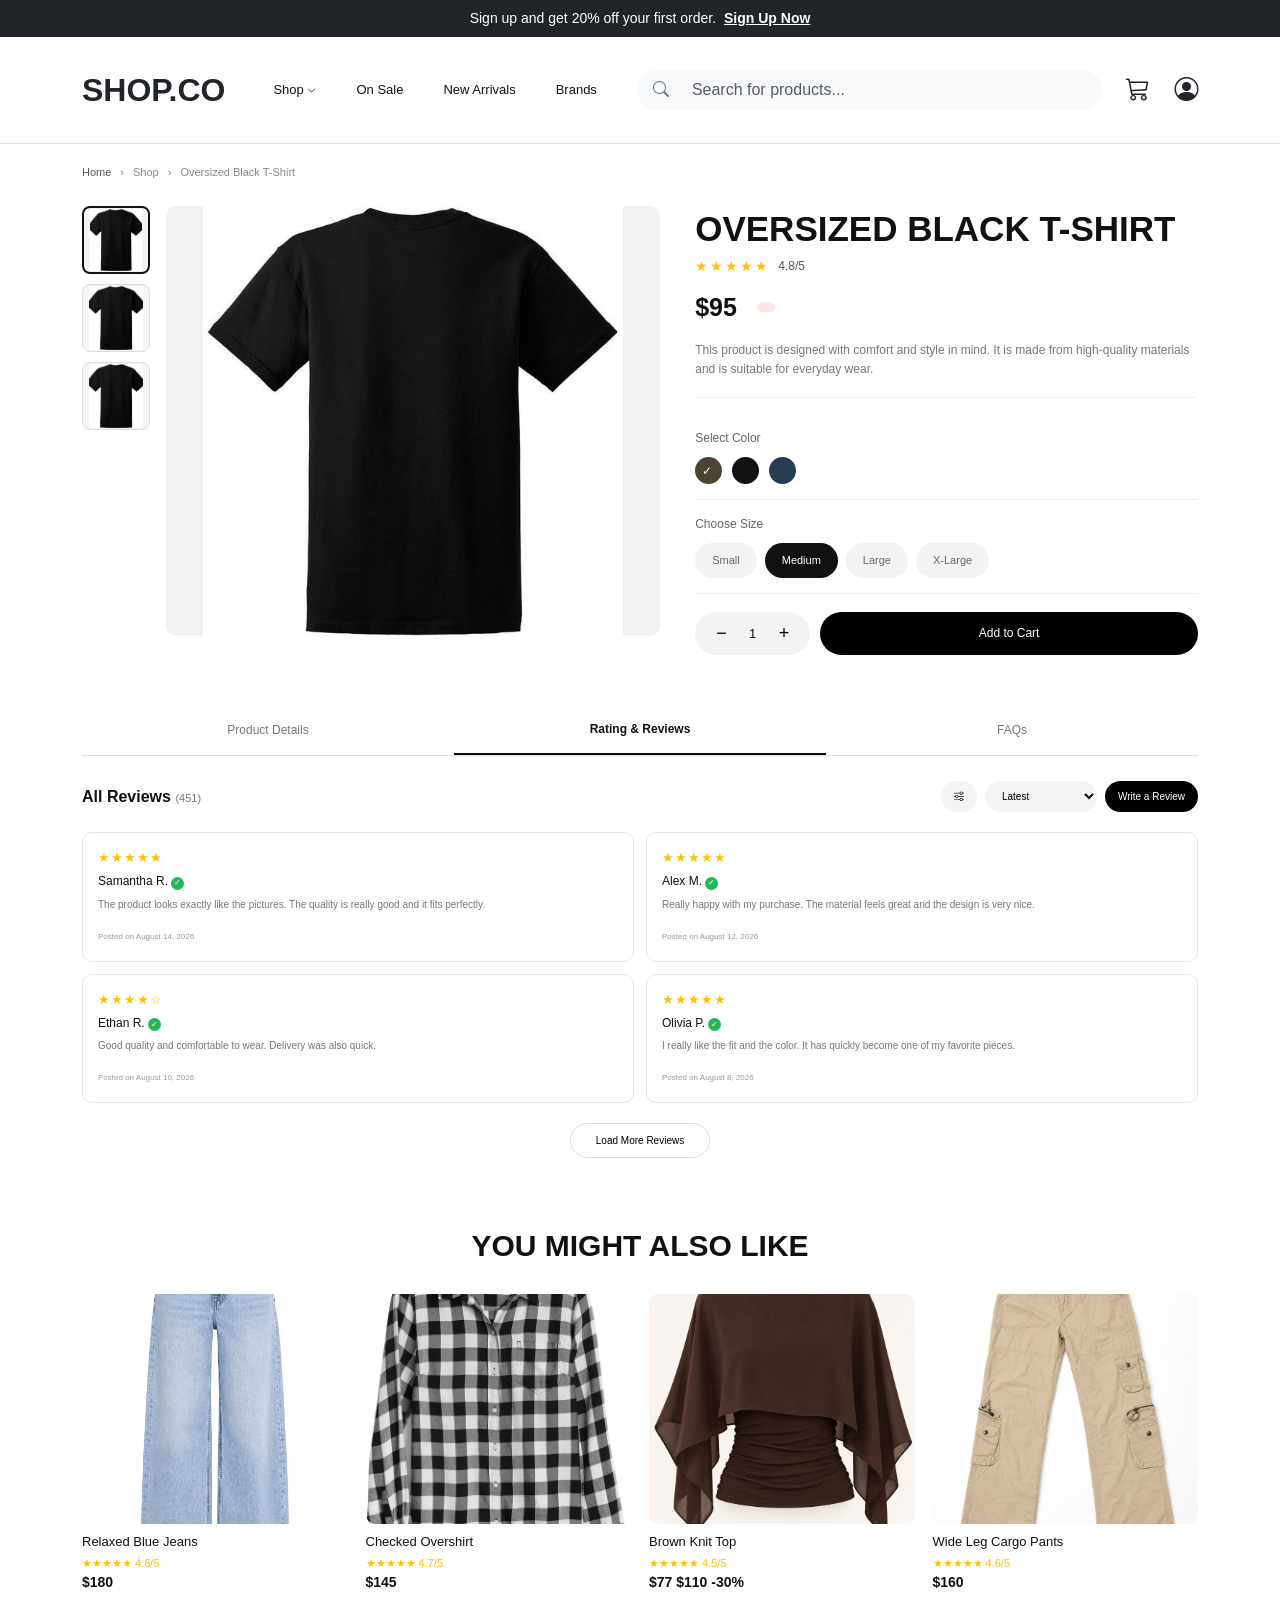
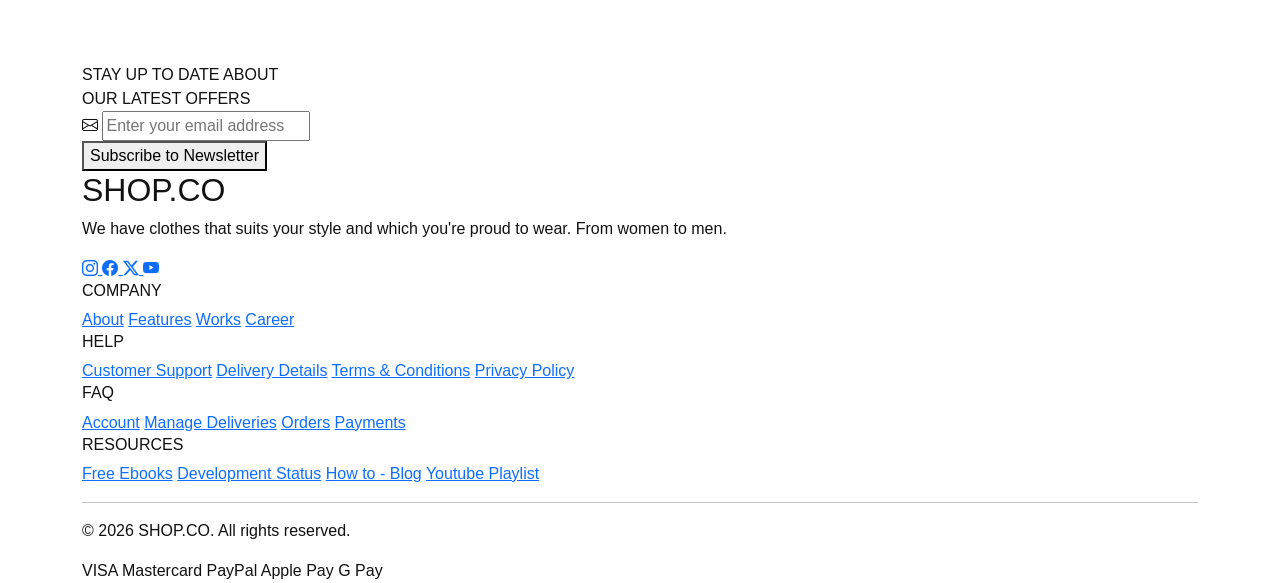
==== product.html @ c3063d04 "Initial commit - E-commerce website" ====
<!DOCTYPE html>
<html lang="en">
<head>
    <meta charset="UTF-8">
    <meta name="viewport" content="width=device-width, initial-scale=1.0">
    <title>Product Details | SHOP.CO</title>
    <link rel="stylesheet" href="dist/css/bootstrap.min.css">
    <link rel="stylesheet" href="https://cdn.jsdelivr.net/npm/bootstrap-icons@1.11.3/font/bootstrap-icons.min.css">
    <link rel="stylesheet" href="product.css">
</head>
<body>

    <div id="site-header"></div>

    <main>
        <div class="container">
            <div class="breadcrumb">
                <a href="index.html">Home</a>
                <span>›</span>
                <span>Shop</span>
                <span>›</span>
                <span id="breadcrumbProduct">Product</span>
            </div>

            <section class="product-section">
                <div class="product-gallery">
                    <div class="thumbnail-list" id="thumbnailList"></div>
                    <div class="main-image">
                        <img id="mainProductImage" src="" alt="Product">
                    </div>
                </div>

                <div class="product-info">
                    <h1 id="productName">Product Name</h1>
                    <div class="product-rating">
                        <div id="productStars">★★★★★</div>
                        <span id="productRating">4.8/5</span>
                    </div>
                    <div class="product-price">
                        <span id="productPrice">$95</span>
                        <span id="oldPrice" class="old-price"></span>
                        <span id="discount" class="discount"></span>
                    </div>
                    <p class="product-description">
                        This product is designed with comfort and style in mind. It is made from high-quality materials and is suitable for everyday wear.
                    </p>
                    <div class="option-group">
                        <p class="option-title">Select Color</p>
                        <div class="colors">
                            <button class="color selected" data-color="brown" style="background-color: #4b4434;"></button>
                            <button class="color" data-color="black" style="background-color: #111;"></button>
                            <button class="color" data-color="blue" style="background-color: #283b50;"></button>
                        </div>
                    </div>
                    <div class="option-group">
                        <p class="option-title">Choose Size</p>
                        <div class="sizes">
                            <button class="size">Small</button>
                            <button class="size selected">Medium</button>
                            <button class="size">Large</button>
                            <button class="size">X-Large</button>
                        </div>
                    </div>
                    <div class="buy-row">
                        <div class="quantity">
                            <button id="minus">−</button>
                            <span id="quantity">1</span>
                            <button id="plus">+</button>
                        </div>
                        <button class="add-cart" id="addCart">Add to Cart</button>
                    </div>
                </div>
            </section>

            <section class="details-section">
                <div class="tabs">
                    <button class="tab" data-tab="details">Product Details</button>
                    <button class="tab active" data-tab="reviews">Rating & Reviews</button>
                    <button class="tab" data-tab="faq">FAQs</button>
                </div>

                <div id="details" class="tab-content">
                    <h3>Product Details</h3>
                    <p>This product combines a simple design with comfortable everyday wear. The material is lightweight and suitable for different styles and occasions.</p>
                </div>

                <div id="reviews" class="tab-content active">
                    <div class="reviews-heading">
                        <h3>All Reviews <span>(451)</span></h3>
                        <div class="review-actions">
                            <button class="filter-button"><i class="bi bi-sliders"></i></button>
                            <select>
                                <option>Latest</option>
                                <option>Oldest</option>
                                <option>Highest Rating</option>
                                <option>Lowest Rating</option>
                            </select>
                            <button class="write-review">Write a Review</button>
                        </div>
                    </div>
                    <div class="reviews-grid" id="reviewsGrid">
                        <article class="review-card">
                            <div class="review-stars">★★★★★</div>
                            <h4>Samantha R. <span>✓</span></h4>
                            <p>The product looks exactly like the pictures. The quality is really good and it fits perfectly.</p>
                            <small>Posted on August 14, 2026</small>
                        </article>
                        <article class="review-card">
                            <div class="review-stars">★★★★★</div>
                            <h4>Alex M. <span>✓</span></h4>
                            <p>Really happy with my purchase. The material feels great and the design is very nice.</p>
                            <small>Posted on August 12, 2026</small>
                        </article>
                        <article class="review-card">
                            <div class="review-stars">★★★★☆</div>
                            <h4>Ethan R. <span>✓</span></h4>
                            <p>Good quality and comfortable to wear. Delivery was also quick.</p>
                            <small>Posted on August 10, 2026</small>
                        </article>
                        <article class="review-card">
                            <div class="review-stars">★★★★★</div>
                            <h4>Olivia P. <span>✓</span></h4>
                            <p>I really like the fit and the color. It has quickly become one of my favorite pieces.</p>
                            <small>Posted on August 8, 2026</small>
                        </article>
                        <article class="review-card hidden-review">
                            <div class="review-stars">★★★★★</div>
                            <h4>Liam K. <span>✓</span></h4>
                            <p>Very comfortable and looks great. I would definitely recommend it.</p>
                            <small>Posted on August 5, 2026</small>
                        </article>
                        <article class="review-card hidden-review">
                            <div class="review-stars">★★★★★</div>
                            <h4>Ava H. <span>✓</span></h4>
                            <p>The quality exceeded my expectations. The sizing was also accurate.</p>
                            <small>Posted on August 3, 2026</small>
                        </article>
                    </div>
                    <button class="load-reviews" id="loadReviews">Load More Reviews</button>
                </div>

                <div id="faq" class="tab-content">
                    <div class="faq-item">
                        <h4>How long does delivery take?</h4>
                        <p>Delivery usually takes between 3 and 7 business days.</p>
                    </div>
                    <div class="faq-item">
                        <h4>Can I return the product?</h4>
                        <p>Yes. Products can be returned according to our return policy.</p>
                    </div>
                    <div class="faq-item">
                        <h4>How can I choose my size?</h4>
                        <p>Check the available size options before adding the product to your cart.</p>
                    </div>
                </div>
            </section>

            <section class="recommendations">
                <h2>YOU MIGHT ALSO LIKE</h2>
                <div class="recommendation-grid" id="recommendationGrid"></div>
            </section>
        </div> <!-- END container -->
    </main> <!-- END main -->

    <div id="site-footer"></div> <!-- Footer MUST be here -->

    <script src="dist/js/bootstrap.bundle.min.js"></script>
    <script src="common.js"></script>
    <script src="product.js"></script>

</body>
</html>
---- product.css ----
* {
    box-sizing: border-box;
}

body {
    margin: 0;
    color: #111;
    font-family: Arial, sans-serif;
    background: #fff;
}

.top-bar {
    background: #000;
    color: #fff;
    text-align: center;
    padding: 7px;
    font-size: 11px;
}

.top-bar a {
    color: #fff;
    margin-left: 5px;
    font-weight: 600;
}

.logo {
    color: #111;
    font-size: 25px;
    font-weight: 900;
    text-decoration: none;
}

.navbar {
    padding: 17px 0;
}

.nav-link {
    color: #111 !important;
    font-size: 13px;
    margin-right: 8px;
}

.nav-link i {
    font-size: 9px;
}

.search-box {
    height: 38px;
    background: #f4f4f4;
    border-radius: 25px;
    display: flex;
    align-items: center;
    flex: 1;
    margin: 0 35px;
    padding: 0 15px;
}

.search-box i {
    color: #777;
    margin-right: 10px;
}

.search-box input {
    border: 0;
    outline: 0;
    background: transparent;
    width: 100%;
    font-size: 12px;
}

.nav-icons {
    display: flex;
    gap: 18px;
}

.nav-icons a {
    color: #111;
    font-size: 18px;
}


main {
    padding: 20px 0 70px;
}

.breadcrumb {
    display: flex;
    align-items: center;
    gap: 9px;
    color: #888;
    font-size: 11px;
    margin-bottom: 25px;
}

.breadcrumb a {
    color: #555;
    text-decoration: none;
}


.product-section {
    display: grid;
    grid-template-columns: 1.15fr 1fr;
    gap: 35px;
    margin-bottom: 45px;
}

.product-gallery {
    display: grid;
    grid-template-columns: 72px 1fr;
    gap: 12px;
    min-width: 0;
}

.thumbnail-list {
    display: flex;
    flex-direction: column;
    gap: 10px;
}

.thumbnail {
    height: 68px;
    width: 68px;
    border: 1px solid #ddd;
    border-radius: 8px;
    background: #f4f4f4;
    overflow: hidden;
    cursor: pointer;
}

.thumbnail.active {
    border: 2px solid #111;
}

.thumbnail img {
    width: 100%;
    height: 100%;
    object-fit: cover;
}

.main-image {
    height: 430px;
    background: #f2f2f2;
    border-radius: 10px;
    overflow: hidden;
}

.main-image img {
    width: 100%;
    height: 100%;
    object-fit: contain;
}


.product-info {
    padding: 5px 0;
}

.product-info h1 {
    font-size: 35px;
    font-weight: 900;
    line-height: 1;
    margin: 0 0 10px;
    text-transform: uppercase;
}

.product-rating {
    display: flex;
    align-items: center;
    gap: 8px;
    margin-bottom: 12px;
}

.product-rating div {
    color: #ffc107;
    letter-spacing: 2px;
    font-size: 14px;
}

.product-rating span {
    color: #555;
    font-size: 12px;
}

.product-price {
    display: flex;
    align-items: center;
    gap: 10px;
    margin-bottom: 15px;
}

#productPrice {
    font-size: 25px;
    font-weight: 800;
}

.old-price {
    color: #999;
    text-decoration: line-through;
    font-size: 18px;
}

.discount {
    color: #e33;
    background: #ffe6e6;
    border-radius: 15px;
    padding: 5px 9px;
    font-size: 11px;
}

.product-description {
    color: #777;
    font-size: 12px;
    line-height: 1.6;
    max-width: 500px;
    padding-bottom: 18px;
    border-bottom: 1px solid #eee;
}

.option-group {
    padding: 15px 0;
    border-bottom: 1px solid #eee;
}

.option-title {
    color: #666;
    font-size: 12px;
    margin-bottom: 10px;
}

.colors {
    display: flex;
    gap: 10px;
}

.color {
    width: 27px;
    height: 27px;
    border: 0;
    border-radius: 50%;
    cursor: pointer;
    position: relative;
}

.color.selected::after {
    content: "✓";
    position: absolute;
    color: white;
    font-size: 12px;
    left: 7px;
    top: 5px;
}

.sizes {
    display: flex;
    gap: 8px;
    flex-wrap: wrap;
}

.size {
    border: 0;
    background: #f3f3f3;
    color: #666;
    border-radius: 20px;
    padding: 9px 17px;
    font-size: 11px;
    cursor: pointer;
}

.size.selected {
    background: #111;
    color: white;
}

.buy-row {
    display: flex;
    gap: 10px;
    margin-top: 18px;
}

.quantity {
    background: #f3f3f3;
    border-radius: 25px;
    height: 43px;
    display: flex;
    align-items: center;
    justify-content: space-between;
    width: 115px;
    padding: 0 15px;
}

.quantity button {
    border: 0;
    background: transparent;
    font-size: 18px;
    cursor: pointer;
}

.quantity span {
    font-size: 13px;
}

.add-cart {
    flex: 1;
    border: 0;
    border-radius: 25px;
    background: #000;
    color: #fff;
    font-size: 12px;
    cursor: pointer;
}

.add-cart:hover {
    background: #333;
}


.details-section {
    margin-top: 20px;
}

.tabs {
    display: grid;
    grid-template-columns: repeat(3, 1fr);
    border-bottom: 1px solid #ddd;
}

.tab {
    border: 0;
    background: transparent;
    padding: 15px 5px;
    font-size: 12px;
    color: #777;
    cursor: pointer;
}

.tab.active {
    color: #111;
    font-weight: 600;
    border-bottom: 2px solid #111;
}

.tab-content {
    display: none;
    padding-top: 25px;
}

.tab-content.active {
    display: block;
}

.tab-content h3 {
    font-size: 16px;
    font-weight: 700;
}

.tab-content p {
    color: #777;
    font-size: 12px;
    line-height: 1.6;
}


.reviews-heading {
    display: flex;
    justify-content: space-between;
    align-items: center;
    margin-bottom: 20px;
}

.reviews-heading h3 {
    margin: 0;
}

.reviews-heading h3 span {
    color: #777;
    font-size: 11px;
    font-weight: normal;
}

.review-actions {
    display: flex;
    gap: 8px;
}

.review-actions button,
.review-actions select {
    border: 0;
    background: #f4f4f4;
    border-radius: 20px;
    padding: 8px 13px;
    font-size: 10px;
}

.review-actions select {
    outline: none;
}

.review-actions .write-review {
    background: #000;
    color: #fff;
}


.reviews-grid {
    display: grid;
    grid-template-columns: 1fr 1fr;
    gap: 12px;
}

.review-card {
    border: 1px solid #e5e5e5;
    border-radius: 10px;
    padding: 15px;
}

.review-stars {
    color: #ffc107;
    font-size: 13px;
    letter-spacing: 1px;
}

.review-card h4 {
    font-size: 12px;
    margin: 7px 0;
}

.review-card h4 span {
    display: inline-flex;
    align-items: center;
    justify-content: center;
    background: #20b858;
    color: white;
    border-radius: 50%;
    width: 13px;
    height: 13px;
    font-size: 8px;
}

.review-card p {
    color: #777;
    font-size: 10px;
    line-height: 1.5;
    margin-bottom: 10px;
}

.review-card small {
    color: #999;
    font-size: 8px;
}

.hidden-review {
    display: none;
}

.hidden-review.show {
    display: block;
}

.load-reviews {
    display: block;
    margin: 20px auto 0;
    border: 1px solid #ddd;
    background: #fff;
    border-radius: 25px;
    padding: 9px 25px;
    font-size: 10px;
    cursor: pointer;
}


.faq-item {
    border-bottom: 1px solid #eee;
    padding: 15px 0;
}

.faq-item h4 {
    font-size: 13px;
    margin-bottom: 7px;
}

.faq-item p {
    margin: 0;
}


.recommendations {
    margin-top: 70px;
}

.recommendations h2 {
    text-align: center;
    font-size: 30px;
    font-weight: 900;
    margin-bottom: 30px;
}

.recommendation-grid {
    display: grid;
    grid-template-columns: repeat(4, 1fr);
    gap: 18px;
}

.recommendation-card {
    cursor: pointer;
}

.recommendation-image {
    height: 230px;
    border-radius: 9px;
    overflow: hidden;
    background: #f3f3f3;
    margin-bottom: 10px;
}

.recommendation-image img {
    width: 100%;
    height: 100%;
    object-fit: cover;
}

.recommendation-card h4 {
    font-size: 13px;
    margin: 5px 0;
}

.recommendation-rating {
    color: #ffc107;
    font-size: 11px;
}

.recommendation-price {
    font-weight: 700;
    font-size: 14px;
}


@media (max-width: 991px) {

    .search-box {
        margin: 15px 0;
    }

    .product-section {
        grid-template-columns: 1fr;
    }

    .product-info h1 {
        font-size: 30px;
    }

    .main-image {
        height: 400px;
    }

    .recommendation-grid {
        grid-template-columns: repeat(2, 1fr);
    }
}


@media (max-width: 575px) {

    .product-gallery {
        grid-template-columns: 55px 1fr;
    }

    .thumbnail {
        width: 52px;
        height: 52px;
    }

    .main-image {
        height: 330px;
    }

    .product-info h1 {
        font-size: 25px;
    }

    .product-price #productPrice {
        font-size: 22px;
    }

    .buy-row {
        flex-direction: column;
    }

    .quantity {
        width: 100%;
    }

    .add-cart {
        height: 43px;
    }

    .reviews-heading {
        align-items: flex-start;
        gap: 15px;
        flex-direction: column;
    }

    .reviews-grid {
        grid-template-columns: 1fr;
    }

    .review-actions {
        width: 100%;
    }

    .review-actions select {
        flex: 1;
    }

    .recommendation-grid {
        grid-template-columns: 1fr 1fr;
        gap: 10px;
    }

    .recommendation-image {
        height: 180px;
    }

    .recommendations h2 {
        font-size: 25px;
    }
}
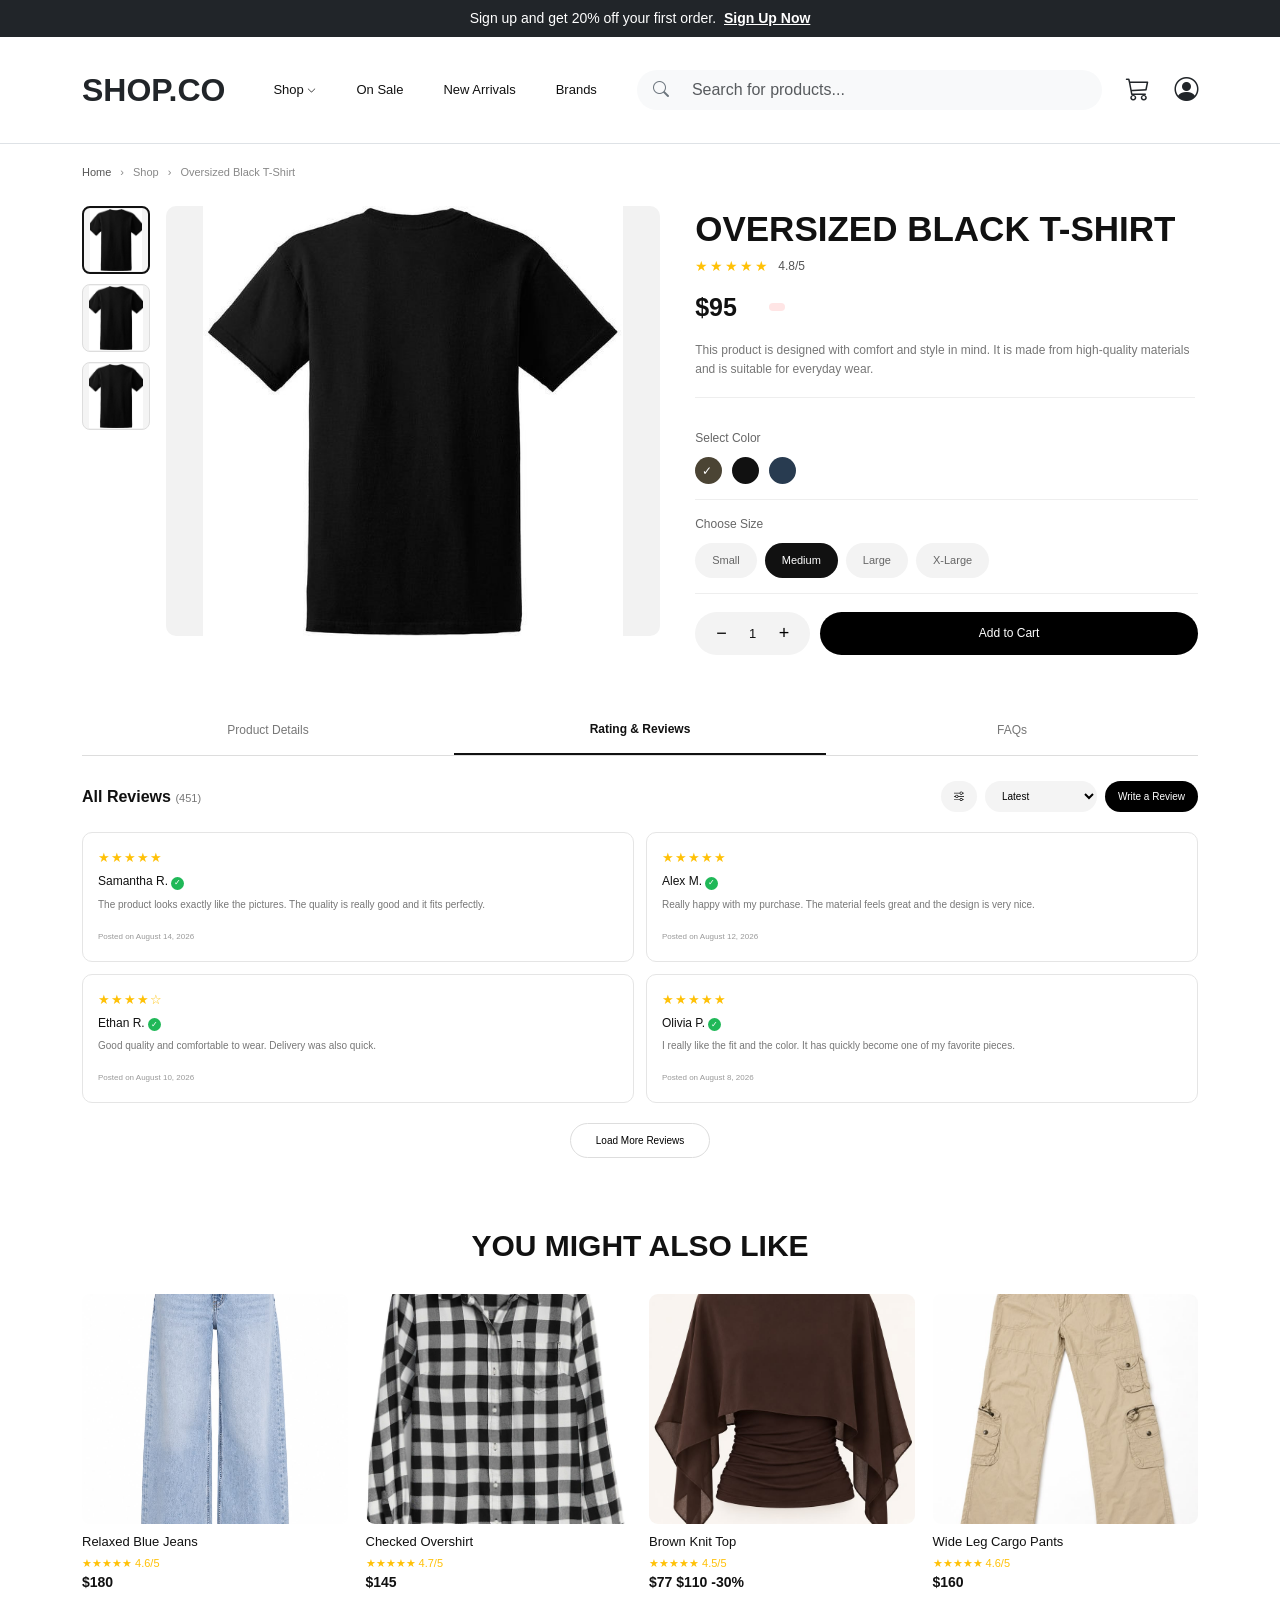
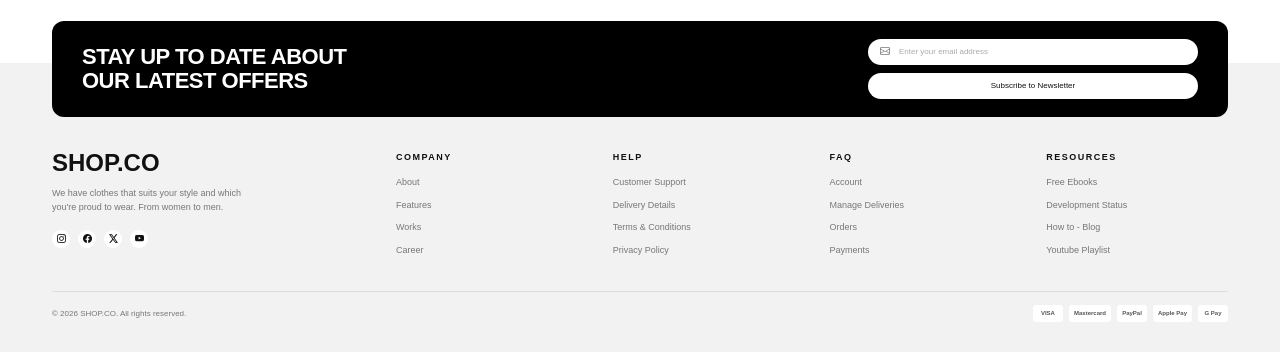
==== commit 6848980e: "update" ====
--- a/product.html
+++ b/product.html
@@ -7,6 +7,7 @@
     <link rel="stylesheet" href="dist/css/bootstrap.min.css">
     <link rel="stylesheet" href="https://cdn.jsdelivr.net/npm/bootstrap-icons@1.11.3/font/bootstrap-icons.min.css">
     <link rel="stylesheet" href="product.css">
+    <link rel="stylesheet" href="app.css">
 </head>
 <body>
 
--- a/app.css
+++ b/app.css
@@ -0,0 +1,809 @@
+.footer-link {
+    color: #aaa;
+    text-decoration: none;
+    font-size: 14px;
+    transition: 0.2s;
+}
+
+.footer-link:hover {
+    color: white;
+}
+
+.footer-icon {
+    width: 38px;
+    height: 38px;
+    border: 1px solid #555;
+    border-radius: 50%;
+    display: flex;
+    align-items: center;
+    justify-content: center;
+    color: white;
+    text-decoration: none;
+    transition: 0.2s;
+}
+
+.footer-icon:hover {
+    background-color: white;
+    color: black;
+    border-color: white;
+}
+
+footer .form-control {
+    border: none;
+    font-size: 14px;
+}
+
+footer .form-control:focus {
+    box-shadow: none;
+}
+
+footer .btn {
+    border: none;
+}
+
+.hero-section {
+    background-color: #f5f5f5;
+    overflow: hidden;
+    padding-top: 60px;
+}
+
+.hero-content {
+    padding: 40px 30px 60px 0;
+}
+
+.hero-content h1 {
+    font-size: 58px;
+    font-weight: 900;
+    line-height: 0.95;
+    letter-spacing: -2px;
+    color: #111;
+    margin-bottom: 25px;
+}
+
+.hero-content > p {
+    color: #666;
+    max-width: 450px;
+    font-size: 14px;
+    line-height: 1.6;
+}
+
+.shop-btn {
+    background-color: #000;
+    color: white;
+    border-radius: 30px;
+    padding: 12px 35px;
+    margin-top: 10px;
+}
+
+.shop-btn:hover {
+    background-color: #333;
+    color: white;
+}
+
+.stats h3 {
+    font-size: 27px;
+    font-weight: 700;
+    margin: 0;
+    color: #111;
+}
+
+.stats p {
+    font-size: 11px;
+    color: #777;
+    margin: 3px 0 0;
+}
+
+.stat-border {
+    border-left: 1px solid #ccc;
+    border-right: 1px solid #ccc;
+}
+
+.hero-image-container {
+    position: relative;
+    height: 520px;
+    display: flex;
+    justify-content: center;
+    align-items: flex-end;
+}
+
+.hero-image {
+    width: 100%;
+    height: 100%;
+    object-fit: cover;
+    object-position: center top;
+}
+
+.star {
+    position: absolute;
+    color: #000;
+    line-height: 1;
+}
+
+.star-one {
+    top: 40px;
+    right: 20px;
+    font-size: 60px;
+}
+
+.star-two {
+    top: 190px;
+    left: 15px;
+    font-size: 35px;
+}
+
+.brands-section {
+    background-color: #000;
+    color: white;
+    padding: 24px 0;
+}
+
+.brands-section span {
+    font-size: 25px;
+    font-weight: 600;
+    letter-spacing: 1px;
+}
+
+.brands-section .col:nth-child(1) span,
+.brands-section .col:nth-child(3) span,
+.brands-section .col:nth-child(4) span {
+    font-family: Georgia, serif;
+}
+
+.products-section {
+    padding: 70px 0;
+    background-color: white;
+}
+
+.section-title {
+    text-align: center;
+    font-size: 32px;
+    font-weight: 900;
+    margin-bottom: 45px;
+    color: #111;
+}
+
+.product-card {
+    cursor: pointer;
+}
+
+.product-image {
+    background-color: #f3f3f3;
+    border-radius: 10px;
+    height: 300px;
+    overflow: hidden;
+    margin-bottom: 12px;
+}
+
+.product-image img {
+    width: 100%;
+    height: 100%;
+    object-fit: cover;
+    transition: transform 0.3s ease;
+}
+
+.product-card:hover .product-image img {
+    transform: scale(1.04);
+}
+
+.product-card h5 {
+    font-size: 15px;
+    font-weight: 600;
+    margin-bottom: 5px;
+    color: #111;
+}
+
+.rating {
+    color: #f5b400;
+    font-size: 13px;
+    margin-bottom: 5px;
+}
+
+.rating span {
+    color: #777;
+    font-size: 11px;
+    margin-left: 3px;
+}
+
+.price {
+    font-size: 16px;
+    font-weight: 700;
+    color: #111;
+}
+
+.old-price {
+    color: #999;
+    text-decoration: line-through;
+    font-size: 14px;
+    font-weight: 400;
+    margin-left: 6px;
+}
+
+.discount {
+    background-color: #ffe5e5;
+    color: #e53935;
+    font-size: 11px;
+    padding: 4px 8px;
+    border-radius: 15px;
+    margin-left: 6px;
+    font-weight: 500;
+}
+
+.view-all-btn {
+    display: inline-block;
+    border: 1px solid #ddd;
+    background-color: white;
+    border-radius: 25px;
+    padding: 10px 45px;
+    color: #111;
+    font-size: 13px;
+    cursor: pointer;
+    transition: 0.25s ease;
+}
+
+.view-all-btn:hover {
+    background-color: #111;
+    color: white;
+}
+
+.extra-product {
+    display: none;
+    opacity: 0;
+    transform: translateY(15px);
+}
+
+@keyframes fadeInProduct {
+    from {
+        opacity: 0;
+        transform: translateY(15px);
+    }
+
+    to {
+        opacity: 1;
+        transform: translateY(0);
+    }
+}
+
+.dress-style-section {
+    padding: 35px 0 45px;
+    background-color: white;
+}
+
+.dress-style-box {
+    background-color: #f2f2f2;
+    border-radius: 20px;
+    padding: 0 26px 30px;
+    overflow: hidden;
+}
+
+.dress-style-title {
+    text-align: center;
+    font-size: 25px;
+    font-weight: 900;
+    color: #111;
+    margin: 0 0 24px;
+    padding-top: 0;
+    letter-spacing: -0.5px;
+}
+
+.dress-style-grid {
+    display: grid;
+    grid-template-columns: 1fr 1.5fr;
+    grid-template-rows: 120px 120px;
+    gap: 10px;
+}
+
+.dress-style-card {
+    position: relative;
+    background-color: white;
+    border-radius: 10px;
+    overflow: hidden;
+    cursor: pointer;
+}
+
+.dress-style-card img {
+    position: absolute;
+    inset: 0;
+    width: 100%;
+    height: 100%;
+    object-fit: contain;
+    object-position: center;
+    transition: transform 0.35s ease;
+}
+
+.dress-style-card:hover img {
+    transform: scale(1.02);
+}
+
+.dress-style-card span {
+    position: absolute;
+    top: 13px;
+    left: 16px;
+    z-index: 2;
+    color: #111;
+    font-size: 16px;
+    font-weight: 600;
+}
+
+.customers-section {
+    background-color: white;
+    padding: 35px 0 80px;
+    overflow: hidden;
+}
+
+.customers-header {
+    display: flex;
+    align-items: center;
+    justify-content: space-between;
+    margin-bottom: 15px;
+}
+
+.customers-header .section-title {
+    text-align: left;
+    margin: 0;
+    font-size: 25px;
+    font-weight: 900;
+    letter-spacing: -0.8px;
+}
+
+.customer-arrows {
+    display: flex;
+    align-items: center;
+    gap: 14px;
+}
+
+.customer-arrow {
+    border: none;
+    background: transparent;
+    color: #111;
+    font-size: 18px;
+    line-height: 1;
+    padding: 3px;
+    cursor: pointer;
+    transition: opacity 0.2s ease;
+}
+
+.customer-arrow:hover {
+    opacity: 0.45;
+}
+
+.customers-viewport {
+    position: relative;
+    width: calc(100% + 90px);
+    margin-left: -45px;
+    overflow: hidden;
+    padding: 0 45px;
+}
+
+.customers-viewport::before,
+.customers-viewport::after {
+    content: "";
+    position: absolute;
+    top: 0;
+    bottom: 0;
+    width: 55px;
+    z-index: 5;
+    pointer-events: none;
+}
+
+.customers-viewport::before {
+    left: 0;
+    background: linear-gradient(
+        to right,
+        white 0%,
+        rgba(255, 255, 255, 0) 100%
+    );
+}
+
+.customers-viewport::after {
+    right: 0;
+    background: linear-gradient(
+        to left,
+        white 0%,
+        rgba(255, 255, 255, 0) 100%
+    );
+}
+
+.customers-wrapper {
+    display: flex;
+    gap: 16px;
+    width: max-content;
+    transform: translateX(0);
+    transition: transform 0.55s ease;
+}
+
+.customer-card {
+    flex: 0 0 340px;
+    background-color: white;
+    border: 1px solid #e5e5e5;
+    border-radius: 11px;
+    padding: 13px 14px;
+    height: 101px;
+    box-sizing: border-box;
+    transition: transform 0.3s ease, box-shadow 0.3s ease;
+}
+
+.customer-card:hover {
+    transform: translateY(-2px);
+    box-shadow: 0 5px 15px rgba(0, 0, 0, 0.05);
+}
+
+.customer-stars {
+    color: #ffc107;
+    font-size: 12px;
+    letter-spacing: 1px;
+    margin-bottom: 4px;
+}
+
+.customer-card h5 {
+    display: flex;
+    align-items: center;
+    gap: 5px;
+    margin: 0 0 6px;
+    font-size: 10px;
+    font-weight: 700;
+    color: #111;
+}
+
+.customer-card h5 span {
+    display: inline-flex;
+    align-items: center;
+    justify-content: center;
+    width: 11px;
+    height: 11px;
+    border-radius: 50%;
+    background-color: #20bf55;
+    color: white;
+    font-size: 7px;
+    font-weight: bold;
+}
+
+.customer-card p {
+    margin: 0;
+    color: #777;
+    font-size: 8px;
+    line-height: 1.45;
+}
+
+.shop-footer {
+    background-color: #f2f2f2;
+    padding: 0 0 30px;
+    position: relative;
+}
+
+.shop-footer > .container {
+    position: relative;
+}
+
+.newsletter-box {
+    position: relative;
+    z-index: 5;
+    background-color: #000;
+    color: white;
+    border-radius: 12px;
+    padding: 18px 30px;
+    min-height: 86px;
+    display: flex;
+    align-items: center;
+    justify-content: space-between;
+    gap: 30px;
+    transform: translateY(-42px);
+    margin-bottom: -15px;
+}
+
+.newsletter-title {
+    font-size: 22px;
+    font-weight: 900;
+    line-height: 1.05;
+    letter-spacing: -0.5px;
+}
+
+.newsletter-form {
+    width: 330px;
+    display: flex;
+    flex-direction: column;
+    gap: 8px;
+}
+
+.newsletter-input {
+    height: 26px;
+    background-color: white;
+    border-radius: 30px;
+    display: flex;
+    align-items: center;
+    padding: 0 12px;
+}
+
+.newsletter-input i {
+    color: #777;
+    font-size: 10px;
+    margin-right: 7px;
+}
+
+.newsletter-input input {
+    width: 100%;
+    border: none;
+    outline: none;
+    background: transparent;
+    font-size: 8px;
+}
+
+.newsletter-input input::placeholder {
+    color: #aaa;
+}
+
+.newsletter-form button {
+    height: 26px;
+    border: none;
+    border-radius: 30px;
+    background-color: white;
+    color: #111;
+    font-size: 8px;
+    cursor: pointer;
+}
+
+.newsletter-form button:hover {
+    background-color: #e8e8e8;
+}
+
+.footer-content {
+    display: grid;
+    grid-template-columns: 1.7fr 1fr 1fr 1fr 1fr;
+    gap: 35px;
+    padding-top: 5px;
+    padding-bottom: 25px;
+}
+
+.footer-brand h2 {
+    margin: 0 0 10px;
+    color: #111;
+    font-size: 24px;
+    font-weight: 900;
+}
+
+.footer-brand p {
+    max-width: 210px;
+    margin: 0 0 16px;
+    color: #777;
+    font-size: 9px;
+    line-height: 1.5;
+}
+
+.footer-socials {
+    display: flex;
+    gap: 8px;
+}
+
+.footer-socials a {
+    width: 18px;
+    height: 18px;
+    border-radius: 50%;
+    background-color: white;
+    display: flex;
+    align-items: center;
+    justify-content: center;
+    color: #111;
+    font-size: 9px;
+    text-decoration: none;
+}
+
+.footer-socials a:hover {
+    background-color: #111;
+    color: white;
+}
+
+.footer-column h6 {
+    margin: 3px 0 14px;
+    color: #111;
+    font-size: 9px;
+    font-weight: 700;
+    letter-spacing: 1.5px;
+}
+
+.footer-column a {
+    display: block;
+    color: #777;
+    font-size: 9px;
+    text-decoration: none;
+    margin-bottom: 9px;
+}
+
+.footer-column a:hover {
+    color: #111;
+}
+
+.shop-footer hr {
+    border: none;
+    border-top: 1px solid #ddd;
+    margin: 0 0 13px;
+    opacity: 1;
+}
+
+.footer-bottom {
+    display: flex;
+    align-items: center;
+    justify-content: space-between;
+}
+
+.footer-bottom p {
+    margin: 0;
+    color: #777;
+    font-size: 8px;
+}
+
+.payment-icons {
+    display: flex;
+    align-items: center;
+    gap: 6px;
+}
+
+.payment-icons span {
+    min-width: 30px;
+    height: 17px;
+    padding: 0 5px;
+    background-color: white;
+    border-radius: 3px;
+    display: flex;
+    align-items: center;
+    justify-content: center;
+    color: #555;
+    font-size: 6px;
+    font-weight: 700;
+}
+
+@media (min-width: 992px) {
+    .customers-section .container,
+    .shop-footer .container {
+        max-width: 1200px;
+    }
+}
+
+@media (max-width: 991px) {
+    .hero-section {
+        padding-top: 40px;
+    }
+
+    .hero-content {
+        text-align: center;
+        padding: 20px 0 40px;
+    }
+
+    .hero-content h1 {
+        font-size: 45px;
+    }
+
+    .hero-content > p {
+        margin-left: auto;
+        margin-right: auto;
+    }
+
+    .stats {
+        text-align: left;
+    }
+
+    .hero-image-container {
+        height: 450px;
+    }
+
+    .brands-section span {
+        font-size: 19px;
+    }
+
+    .product-image {
+        height: 260px;
+    }
+
+    .dress-style-grid {
+        grid-template-columns: 1fr 1.5fr;
+        grid-template-rows: 110px 110px;
+    }
+
+    .customer-card {
+        flex: 0 0 300px;
+    }
+
+    .footer-content {
+        grid-template-columns: 1.5fr 1fr 1fr;
+    }
+}
+
+@media (max-width: 575px) {
+    .products-section {
+        padding: 45px 0;
+    }
+
+    .section-title {
+        font-size: 27px;
+    }
+
+    .product-image {
+        height: 220px;
+    }
+
+    .dress-style-section {
+        padding: 25px 0 35px;
+    }
+
+    .dress-style-box {
+        padding: 0 15px 20px;
+        border-radius: 15px;
+    }
+
+    .dress-style-title {
+        font-size: 20px;
+        margin-bottom: 18px;
+    }
+
+    .dress-style-grid {
+        grid-template-columns: 1fr;
+        grid-template-rows: repeat(4, 100px);
+    }
+
+    .dress-style-card span {
+        font-size: 14px;
+    }
+
+    .customers-section {
+        padding: 35px 0 65px;
+    }
+
+    .customers-header .section-title {
+        font-size: 21px;
+    }
+
+    .customer-card {
+        flex: 0 0 270px;
+    }
+
+    .customers-viewport {
+        width: calc(100% + 40px);
+        margin-left: -20px;
+        padding: 0 20px;
+    }
+
+    .customers-viewport::before,
+    .customers-viewport::after {
+        width: 30px;
+    }
+
+    .newsletter-box {
+        transform: translateY(-28px);
+        margin-bottom: 0;
+        padding: 20px;
+        flex-direction: column;
+        align-items: stretch;
+    }
+
+    .newsletter-title {
+        font-size: 20px;
+    }
+
+    .newsletter-form {
+        width: 100%;
+    }
+
+    .footer-content {
+        grid-template-columns: 1fr 1fr;
+        gap: 25px 20px;
+    }
+
+    .footer-brand {
+        grid-column: 1 / -1;
+    }
+
+    .footer-bottom {
+        flex-direction: column;
+        align-items: flex-start;
+        gap: 12px;
+    }
+}
+/* =========================================================
+   VIEW ALL PAGE TRANSITION
+========================================================= */
+
+body {
+    transition: opacity 0.22s ease;
+}
+
+body.page-leaving {
+    opacity: 0;
+}
